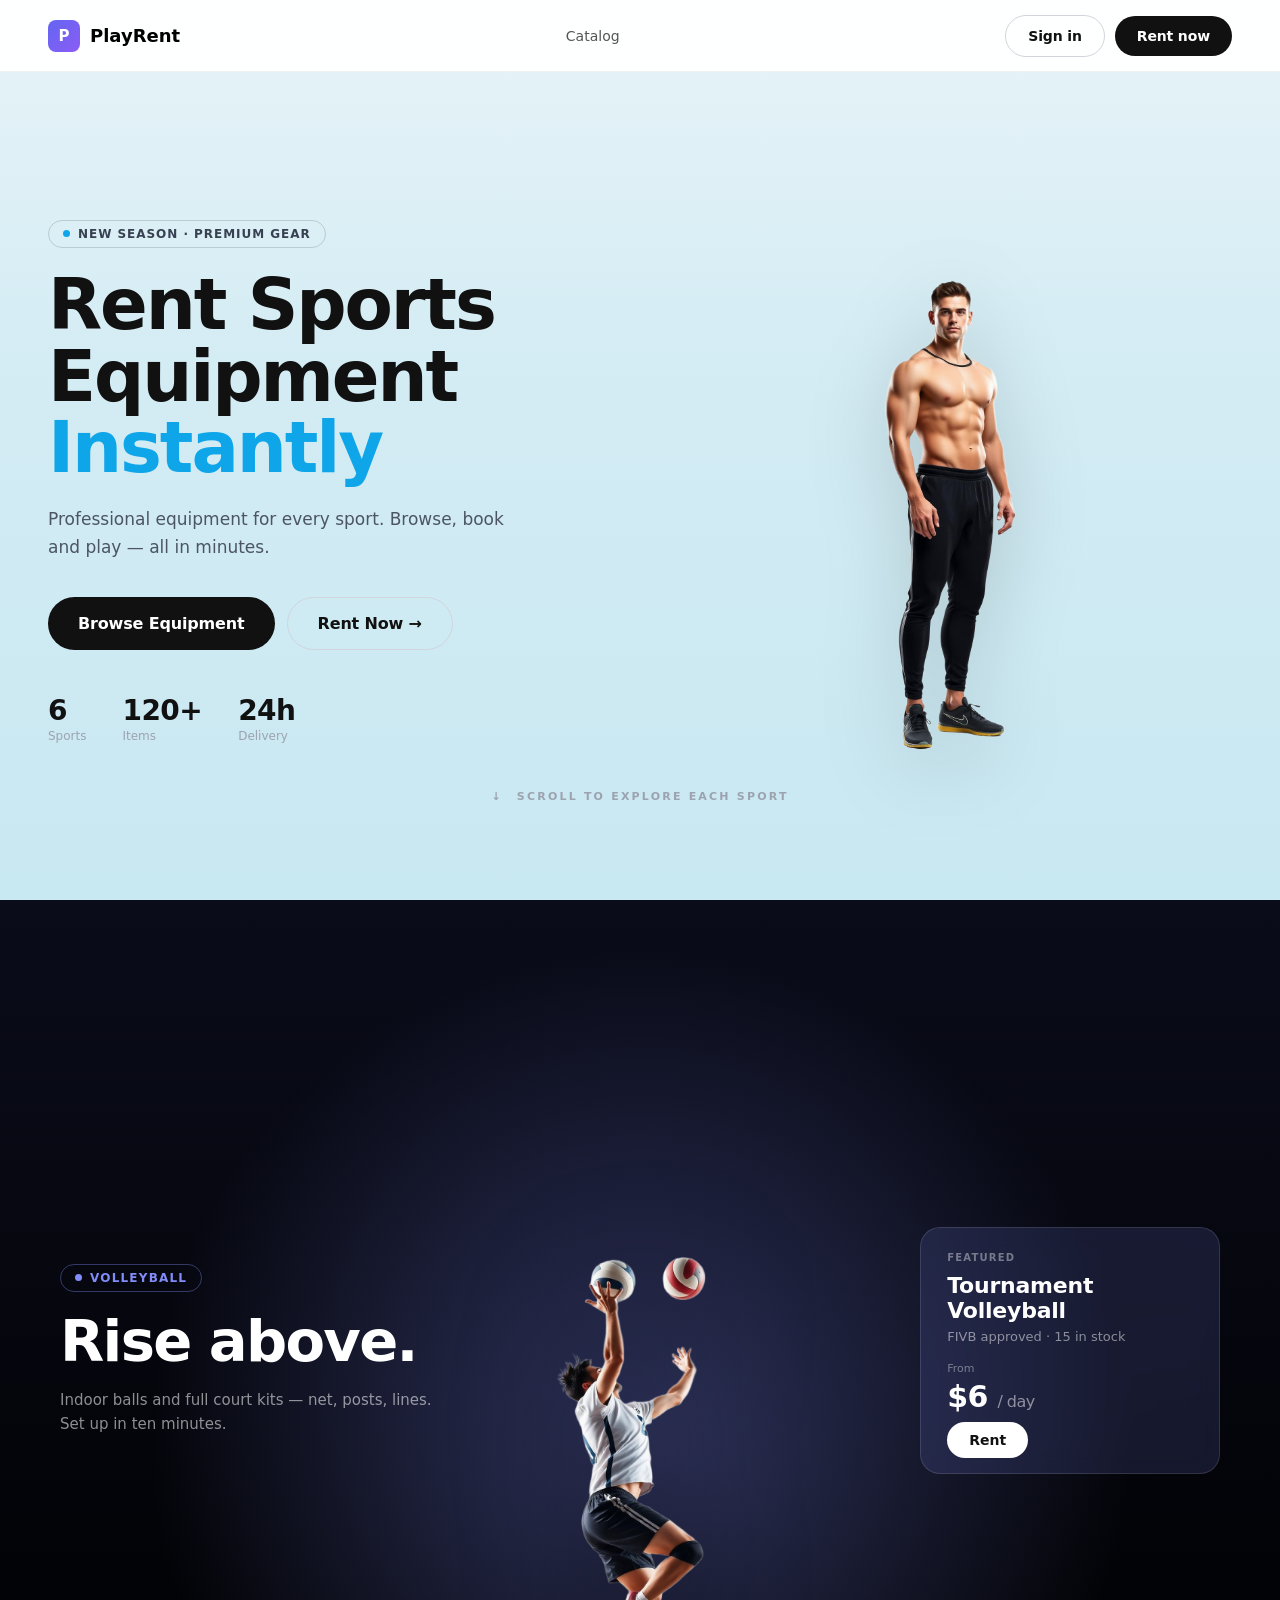
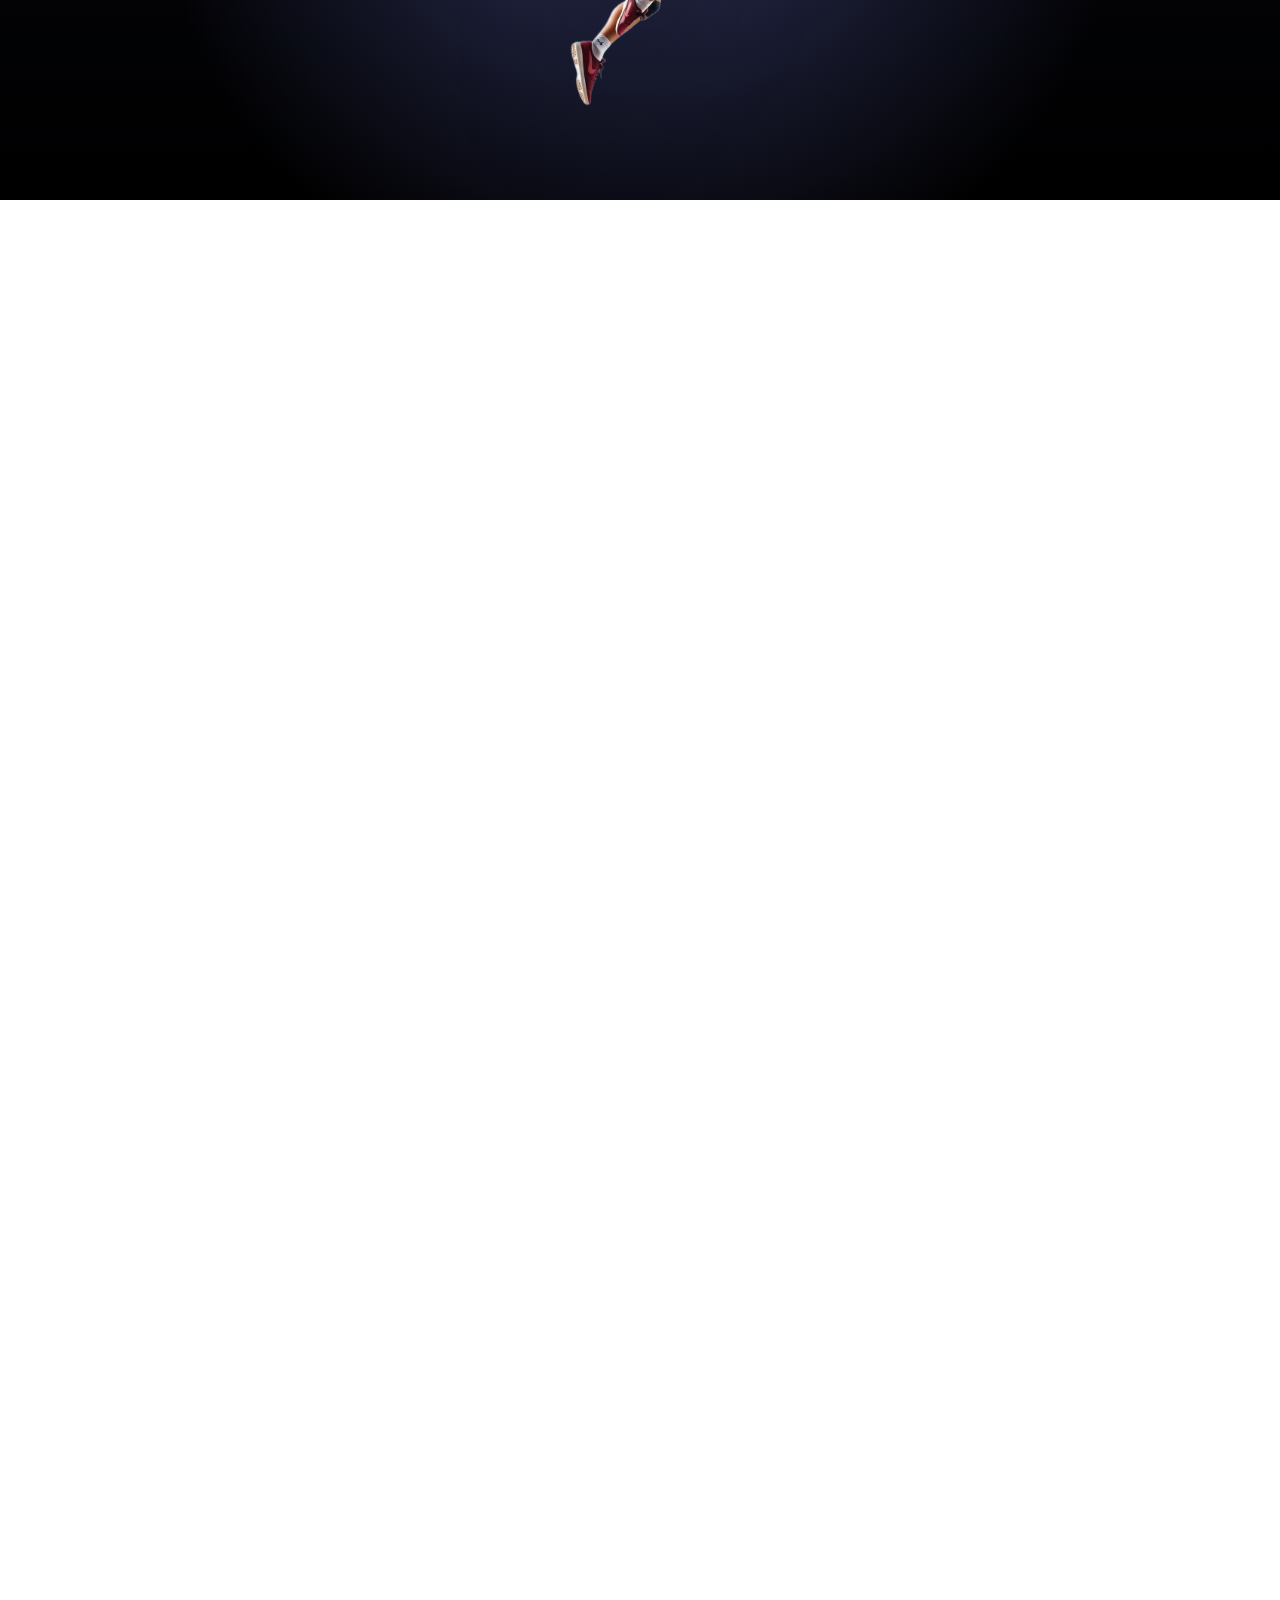
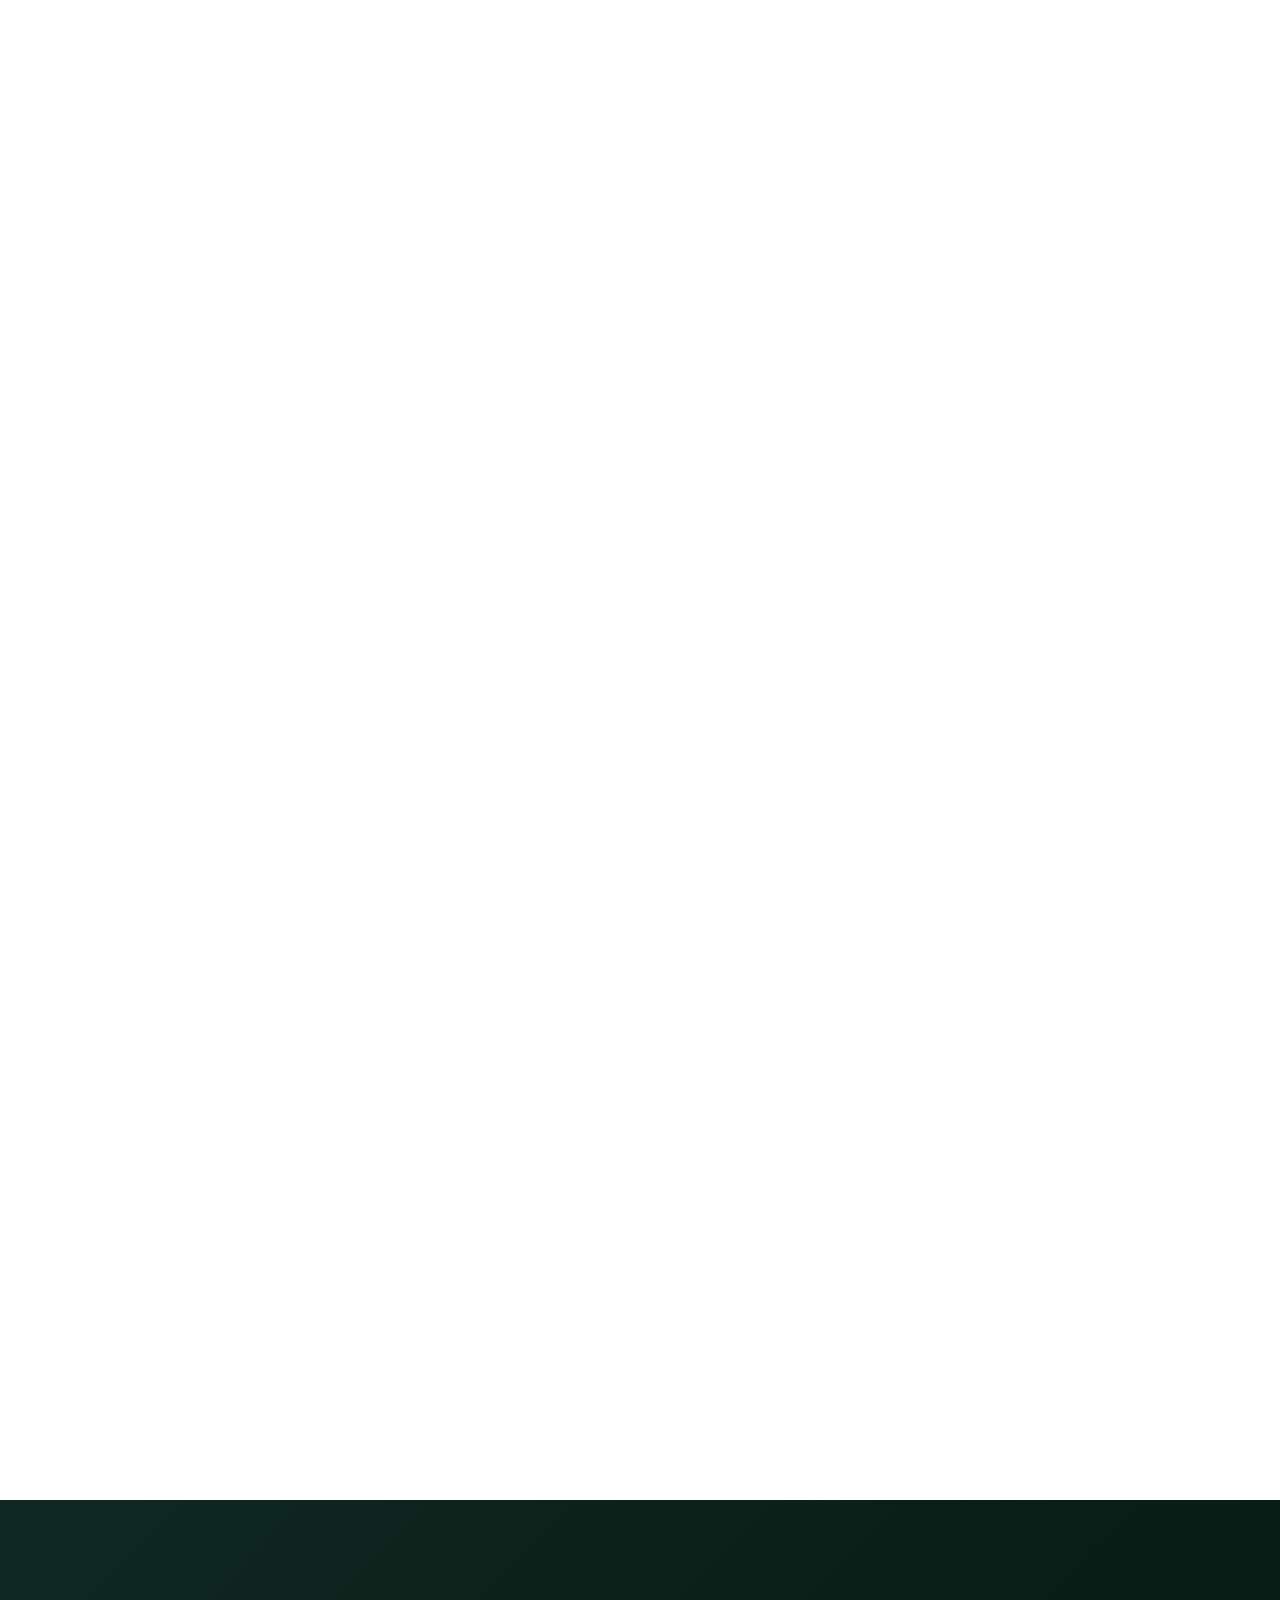
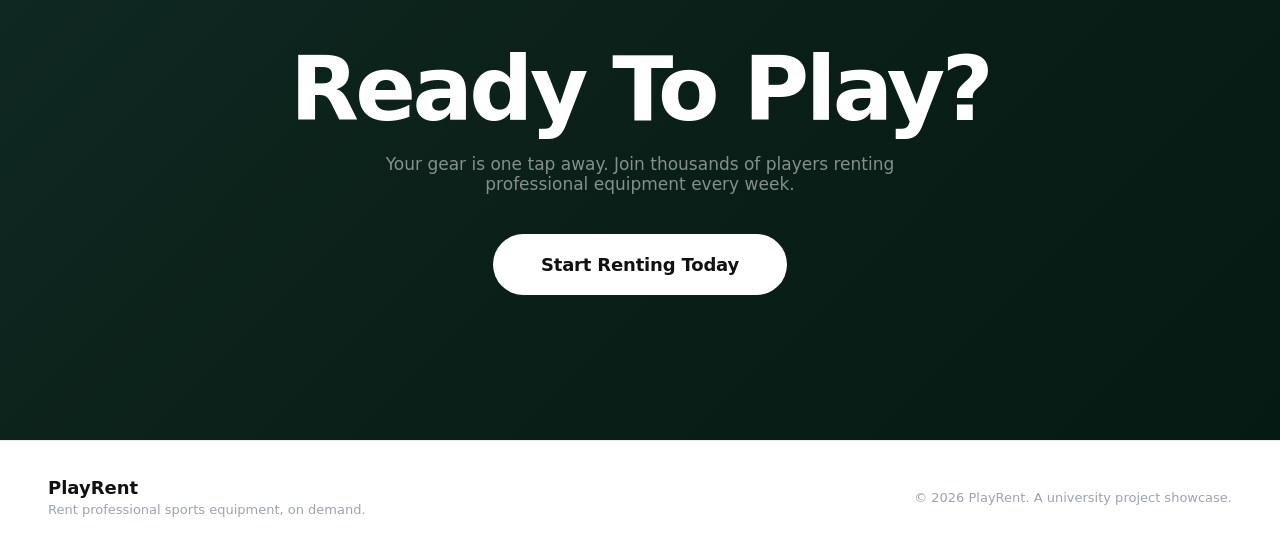
==== frontend/index.html @ c0220554 "Initial commit: Set up backend and frontend for PlayRent" ====
<!doctype html>
<html lang="en">
<head>
  <meta charset="utf-8">
  <meta name="viewport" content="width=device-width,initial-scale=1">
  <title>PlayRent — Rent Sports Equipment Instantly</title>
  <link rel="stylesheet" href="src/styles/globals.css">
</head>
<body>

<!-- ══════════════════════════════════════════════════════════════
     SECTION 1 — Light hero (matches video top section exactly)
══════════════════════════════════════════════════════════════ -->
<section class="hero-section">
  <div class="hero-inner">
    <!-- Left column: headline + CTAs + stats -->
    <div>
      <div class="hero-badge">
        <span class="hero-badge-dot"></span>
        NEW SEASON · PREMIUM GEAR
      </div>
      <h1>Rent Sports Equipment<br><span class="cyan">Instantly</span></h1>
      <p class="lead">Professional equipment for every sport. Browse, book and play — all in minutes.</p>
      <div class="hero-btns">
        <a href="src/pages/catalog/catalog.html" class="btn btn-dark btn-lg">Browse Equipment</a>
        <a href="src/pages/catalog/catalog.html" class="btn btn-outline btn-lg">Rent Now →</a>
      </div>
      <div class="hero-stats">
        <div class="hero-stat"><div class="val">6</div><div class="lbl">Sports</div></div>
        <div class="hero-stat"><div class="val">120+</div><div class="lbl">Items</div></div>
        <div class="hero-stat"><div class="val">24h</div><div class="lbl">Delivery</div></div>
      </div>
    </div>
    <!-- Right column: main athlete photo -->
    <div class="hero-img-col">
      <img class="hero-athlete-img" src="src/assets/images/athlete-hero.png" alt="Athlete">
    </div>
  </div>
  <!-- Scroll hint at bottom of hero -->
  <div class="scroll-hint">
    <span class="scroll-hint-arrow">↓</span> SCROLL TO EXPLORE EACH SPORT
  </div>
</section>

<!-- ══════════════════════════════════════════════════════════════
     SECTION 2 — Dark scroll-story (6 sports, scroll-jacked)
     scrollStory.js builds all panels + dot nav inside #scrollStoryWrapper
══════════════════════════════════════════════════════════════ -->
<div id="scrollStoryWrapper" class="scroll-story-wrapper"></div>

<!-- Dot navigation — built by scrollStory.js, fixed to right edge -->
<div class="dot-nav hidden" id="dotNav"></div>

<!-- ══════════════════════════════════════════════════════════════
     SECTION 3 — CTA banner (dark teal/green, "Ready To Play?")
══════════════════════════════════════════════════════════════ -->
<section class="cta-section">
  <h2>Ready To Play?</h2>
  <p>Your gear is one tap away. Join thousands of players renting<br>professional equipment every week.</p>
  <a href="src/pages/auth/register.html" class="cta-btn">Start Renting Today</a>
</section>

<!-- ══════════════════════════════════════════════════════════════
     FOOTER — white, matches video exactly
══════════════════════════════════════════════════════════════ -->
<footer class="pr-footer">
  <div>
    <div class="pr-footer-brand">PlayRent</div>
    <div class="pr-footer-sub">Rent professional sports equipment, on demand.</div>
  </div>
  <div class="pr-footer-copy">© 2026 PlayRent. A university project showcase.</div>
</footer>

<!-- ══ Scripts ══ -->
<script>var ROOT = "";</script>
<script src="src/config/env.js"></script>
<script src="src/utils/constants.js"></script>
<script src="src/utils/helpers.js"></script>
<script src="src/services/authService.js"></script>
<script src="src/services/apiClient.js"></script>
<script src="src/components/layout/header.js"></script>
<script src="src/components/ui/scrollStory.js"></script>
<script>
  mountNav("home");    // inject nav bar
  initScrollStory();   // build 6 sport sections + dot nav
</script>

</body>
</html>
---- frontend/src/styles/globals.css ----
/* styles/globals.css — full site styles matching the video design */

/* ── Reset ─────────────────────────────────────────────────────────────── */
*, *::before, *::after { box-sizing: border-box; margin: 0; padding: 0; }
html { scroll-behavior: smooth; }
body { font-family: -apple-system, BlinkMacSystemFont, "Inter", "Segoe UI", system-ui, sans-serif;
       -webkit-font-smoothing: antialiased; overflow-x: hidden; }
a    { text-decoration: none; color: inherit; }
button { cursor: pointer; border: none; background: none; font: inherit; color: inherit; }
img  { max-width: 100%; display: block; }
input, select, textarea { font: inherit; color: inherit; }

/* ── Shared nav (used on every page) ──────────────────────────────────── */
.pr-nav {
  position: fixed; top: 0; left: 0; right: 0; z-index: 200;
  display: flex; align-items: center; justify-content: space-between;
  padding: 0 48px; height: 72px;
  background: rgba(255,255,255,0.95);
  backdrop-filter: blur(12px);
  -webkit-backdrop-filter: blur(12px);
  border-bottom: 1px solid rgba(0,0,0,0.06);
}
.pr-nav.dark {
  background: rgba(10,10,10,0.8);
  border-bottom: 1px solid rgba(255,255,255,0.06);
  color: #fff;
}
.pr-logo { display: flex; align-items: center; gap: 10px; font-weight: 700; font-size: 18px; }
.pr-logo-mark {
  width: 32px; height: 32px; border-radius: 8px;
  background: linear-gradient(135deg, #6366f1, #8b5cf6);
  display: grid; place-items: center; font-size: 15px; color: #fff; font-weight: 800;
}
.pr-nav-links { display: flex; gap: 32px; font-size: 14px; color: #555; }
.pr-nav.dark .pr-nav-links { color: rgba(255,255,255,0.6); }
.pr-nav-links a { transition: color .2s; }
.pr-nav-links a:hover, .pr-nav-links a.active { color: #111; }
.pr-nav.dark .pr-nav-links a:hover,
.pr-nav.dark .pr-nav-links a.active { color: #fff; }
.pr-nav-right { display: flex; gap: 10px; align-items: center; }
@media(max-width:768px) { .pr-nav { padding: 0 20px; } .pr-nav-links { display:none; } }

/* ── Buttons ───────────────────────────────────────────────────────────── */
.btn {
  display: inline-flex; align-items: center; gap: 8px;
  padding: 12px 22px; border-radius: 999px;
  font-size: 14px; font-weight: 600; letter-spacing: -0.01em;
  transition: transform .2s, box-shadow .2s, background .2s; white-space: nowrap;
}
.btn-dark  { background: #111; color: #fff; }
.btn-dark:hover { background: #333; transform: translateY(-1px); }
.btn-outline { background: transparent; color: #111; border: 1.5px solid #d1d5db; }
.btn-outline:hover { background: #f9fafb; }
.btn-white  { background: #fff; color: #111; }
.btn-white:hover { background: #f3f4f6; }
.btn-primary { background: linear-gradient(135deg,#6366f1,#8b5cf6); color:#fff; }
.btn-primary:hover { transform: translateY(-2px); box-shadow: 0 8px 20px -6px rgba(99,102,241,.5); }
.btn-lg  { padding: 16px 30px; font-size: 16px; }
.btn-block { display: flex; width: 100%; justify-content: center; }

/* ── Toast ─────────────────────────────────────────────────────────────── */
.pr-toast {
  position: fixed; bottom: 28px; right: 28px; z-index: 9999;
  padding: 14px 20px; border-radius: 12px; font-size: 14px; max-width: 320px;
  background: #111; color: #fff;
  transform: translateY(20px); opacity: 0; transition: all .3s;
  box-shadow: 0 20px 40px -10px rgba(0,0,0,.4);
}
.pr-toast.show { transform: translateY(0); opacity: 1; }
.pr-toast.pr-toast-success { border-left: 3px solid #4ade80; }
.pr-toast.pr-toast-error   { border-left: 3px solid #f87171; }

/* ── Badges ────────────────────────────────────────────────────────────── */
.badge {
  display: inline-block; padding: 3px 10px; border-radius: 999px;
  font-size: 11px; font-weight: 700; text-transform: uppercase; letter-spacing: .06em;
}
.badge-green  { background: rgba(74,222,128,.15); color: #16a34a; }
.badge-yellow { background: rgba(251,191,36,.15);  color: #b45309; }
.badge-red    { background: rgba(248,113,113,.15); color: #dc2626; }

/* ════════════════════════════════════════════════════════════════════════
   HOME PAGE
   ════════════════════════════════════════════════════════════════════════ */

/* ── Light hero (top section) ──────────────────────────────────────────── */
.hero-section {
  min-height: 100vh; padding-top: 72px;
  background: linear-gradient(180deg, #e8f4f8 0%, #d4ecf4 40%, #c8e8f2 100%);
  display: flex; flex-direction: column; justify-content: center;
  position: relative; overflow: hidden;
}
.hero-inner {
  max-width: 1280px; margin: 0 auto; padding: 60px 48px 0;
  display: grid; grid-template-columns: 1fr 1fr; align-items: center; gap: 40px;
}
.hero-badge {
  display: inline-flex; align-items: center; gap: 8px;
  padding: 6px 14px; border-radius: 999px;
  border: 1.5px solid rgba(0,0,0,0.15); font-size: 12px;
  font-weight: 600; letter-spacing: .08em; text-transform: uppercase;
  margin-bottom: 22px; color: #374151;
}
.hero-badge-dot { width: 7px; height: 7px; border-radius: 50%; background: #0ea5e9; }
.hero-section h1 {
  font-size: clamp(36px, 5.5vw, 72px); font-weight: 800;
  letter-spacing: -0.03em; line-height: 1.02; color: #111;
  margin-bottom: 20px;
}
.hero-section h1 .cyan { color: #0ea5e9; }
.hero-section .lead { font-size: 17px; color: #4b5563; line-height: 1.65; margin-bottom: 36px; max-width: 480px; }
.hero-btns { display: flex; gap: 12px; flex-wrap: wrap; margin-bottom: 44px; }
.hero-stats { display: flex; gap: 36px; }
.hero-stat .val  { font-size: 28px; font-weight: 800; color: #111; letter-spacing: -0.02em; }
.hero-stat .lbl  { font-size: 12px; color: #9ca3af; margin-top: 2px; }
.hero-img-col { position: relative; display: flex; justify-content: center; align-items: flex-end; height: 560px; }
.hero-athlete-img { height: 520px; object-fit: contain; filter: drop-shadow(0 20px 40px rgba(0,0,0,.15)); }
.scroll-hint {
  text-align: center; font-size: 11px; font-weight: 700; letter-spacing: .2em;
  color: #9ca3af; padding: 28px 0; text-transform: uppercase;
}
.scroll-hint-arrow { display: inline-block; margin-right: 8px; animation: bounce .9s ease-in-out infinite; }
@keyframes bounce { 0%,100%{transform:translateY(0)} 50%{transform:translateY(4px)} }

@media(max-width:860px) {
  .hero-inner { grid-template-columns:1fr; }
  .hero-img-col { height: 320px; }
  .hero-athlete-img { height: 300px; }
}

/* ── Scroll-story wrapper ──────────────────────────────────────────────── */
/*  Each sport section is STICKY inside a tall scroll container.
    When you scroll, the browser moves through each sport.            */
.scroll-story-wrapper {
  position: relative;
}
/* Each sport gets its own sticky container that is 100vh tall to scroll through */
.sport-scroll-container {
  position: relative;
  /* height is set by JS to (n_sections * 100vh) total */
}
.sport-sticky {
  position: sticky; top: 0;
  width: 100%; height: 100vh;
  overflow: hidden;
}

/* Each sport panel sits absolutely inside the sticky layer */
.sport-panel {
  position: absolute; inset: 0;
  display: grid;
  grid-template-columns: 1fr 1fr 1fr;  /* left-text | athlete | right-card */
  align-items: center;
  padding: 0 60px;
  opacity: 0;
  transition: opacity 0.5s ease;
  pointer-events: none;
}
.sport-panel.active {
  opacity: 1;
  pointer-events: all;
}

/* Sport label pill */
.sport-label-pill {
  display: inline-flex; align-items: center; gap: 8px;
  padding: 6px 14px; border-radius: 999px;
  font-size: 12px; font-weight: 700; letter-spacing: .1em;
  border: 1.5px solid; margin-bottom: 20px;
}
.sport-label-dot { width: 7px; height: 7px; border-radius: 50%; }

/* Tagline */
.sport-tagline {
  font-size: clamp(32px, 4.5vw, 64px);
  font-weight: 800; color: #fff; letter-spacing: -0.03em;
  line-height: 1.05; margin-bottom: 16px;
}
.sport-sub { font-size: 15px; color: rgba(255,255,255,.55); line-height: 1.6; max-width: 380px; }

/* Athlete image in the center column */
.sport-athlete-col {
  display: flex; justify-content: center; align-items: flex-end; height: 100vh;
}
.sport-athlete-img {
  max-height: 85vh; width: auto;
  filter: drop-shadow(0 20px 60px rgba(0,0,0,.4));
  transition: transform 0.6s ease, opacity 0.5s ease;
  transform: translateY(20px);
}
.sport-panel.active .sport-athlete-img {
  transform: translateY(0);
}

/* Featured product card — right column */
.sport-card-col { display: flex; justify-content: flex-end; align-items: center; }
.featured-card {
  width: 300px; border-radius: 20px; padding: 24px 26px;
  backdrop-filter: blur(12px); -webkit-backdrop-filter: blur(12px);
  border: 1px solid rgba(255,255,255,.12);
  transition: transform 0.4s ease, opacity 0.4s ease;
  transform: translateX(30px);
}
.sport-panel.active .featured-card { transform: translateX(0); }
.featured-label { font-size: 10px; font-weight: 700; letter-spacing: .12em; text-transform: uppercase; color: rgba(255,255,255,.4); margin-bottom: 10px; }
.featured-name  { font-size: 22px; font-weight: 700; color: #fff; letter-spacing: -0.01em; margin-bottom: 6px; }
.featured-sub   { font-size: 13px; color: rgba(255,255,255,.5); margin-bottom: 18px; }
.featured-from  { font-size: 11px; color: rgba(255,255,255,.4); margin-bottom: 4px; }
.featured-price { font-size: 30px; font-weight: 800; color: #fff; letter-spacing: -0.02em; margin-bottom: 16px; }
.featured-price span { font-size: 16px; font-weight: 400; color: rgba(255,255,255,.5); }
.rent-btn {
  padding: 10px 22px; border-radius: 999px;
  background: #fff; color: #111;
  font-size: 14px; font-weight: 700;
  transition: background .2s;
}
.rent-btn:hover { background: #f3f4f6; }

/* Vertical dot nav — right edge of screen */
.dot-nav {
  position: fixed; right: 24px; top: 50%; transform: translateY(-50%);
  display: flex; flex-direction: column; gap: 10px; z-index: 300;
  /* only visible when over dark sport sections */
}
.dot-nav-item {
  width: 3px; height: 24px; border-radius: 2px;
  background: rgba(255,255,255,.25);
  transition: height .3s, background .3s;
  cursor: pointer;
}
.dot-nav-item.active {
  height: 40px; background: #fff;
}
.dot-nav.hidden { display: none; }

/* ── CTA section ───────────────────────────────────────────────────────── */
.cta-section {
  min-height: 60vh; display: flex; flex-direction: column;
  align-items: center; justify-content: center; text-align: center;
  padding: 80px 40px;
  background: linear-gradient(135deg, #0f2922 0%, #0a1f18 50%, #061a14 100%);
}
.cta-section h2 {
  font-size: clamp(42px, 7vw, 100px); font-weight: 900;
  color: #fff; letter-spacing: -0.04em; line-height: 1; margin-bottom: 20px;
}
.cta-section p { font-size: 17px; color: rgba(255,255,255,.5); margin-bottom: 40px; }
.cta-btn {
  padding: 20px 48px; border-radius: 999px;
  background: #fff; color: #111;
  font-size: 18px; font-weight: 700; letter-spacing: -0.01em;
  transition: transform .2s, box-shadow .2s;
}
.cta-btn:hover { transform: translateY(-2px); box-shadow: 0 20px 40px -10px rgba(255,255,255,.2); }

/* ── Footer ────────────────────────────────────────────────────────────── */
.pr-footer {
  background: #fff; border-top: 1px solid #e5e7eb;
  padding: 36px 48px;
  display: flex; justify-content: space-between; align-items: center;
}
.pr-footer-brand { font-size: 18px; font-weight: 800; color: #111; }
.pr-footer-sub   { font-size: 13px; color: #9ca3af; margin-top: 4px; }
.pr-footer-copy  { font-size: 13px; color: #9ca3af; }
@media(max-width:600px) { .pr-footer { flex-direction:column; gap:12px; text-align:center; } }

/* ════════════════════════════════════════════════════════════════════════
   AUTH PAGES
   ════════════════════════════════════════════════════════════════════════ */
.auth-page {
  min-height: 100vh; display: grid; place-items: center; padding: 100px 20px 60px;
  background: linear-gradient(180deg, #f0f4ff 0%, #e8ecff 100%);
  position: relative;
}
.auth-card {
  width: 100%; max-width: 420px; padding: 40px;
  background: #fff; border-radius: 24px;
  box-shadow: 0 30px 80px -20px rgba(0,0,0,.15);
}
.auth-card h1 { font-size: 28px; font-weight: 800; letter-spacing: -0.02em; margin-bottom: 6px; }
.auth-card .auth-sub { color: #6b7280; font-size: 14px; margin-bottom: 28px; }
.auth-foot { text-align: center; margin-top: 18px; font-size: 14px; color: #6b7280; }
.auth-foot a { color: #6366f1; font-weight: 600; }
.auth-demo  { background: #f9fafb; border-radius: 10px; padding: 12px 14px; margin-bottom: 20px; font-size: 12px; color: #6b7280; line-height: 1.7; }

/* ── Form fields (shared) ──────────────────────────────────────────────── */
.field       { margin-bottom: 16px; }
.field label { display: block; font-size: 13px; font-weight: 600; color: #374151; margin-bottom: 7px; }
.field input, .field select, .field textarea {
  width: 100%; padding: 13px 16px; border-radius: 12px;
  border: 1.5px solid #e5e7eb; outline: none;
  background: #fff; font-size: 15px; transition: border-color .2s;
}
.field input:focus, .field select:focus { border-color: #6366f1; }

/* ════════════════════════════════════════════════════════════════════════
   DASHBOARD / STAFF / ADMIN  (shared sidebar layout)
   ════════════════════════════════════════════════════════════════════════ */
.dash-wrap {
  display: grid; grid-template-columns: 240px 1fr;
  min-height: 100vh; padding-top: 72px;
}
.dash-side {
  border-right: 1px solid #e5e7eb; padding: 24px 14px;
  position: sticky; top: 72px; height: calc(100vh - 72px); overflow-y: auto; align-self: start;
}
.dash-side h5 {
  font-size: 10px; font-weight: 700; text-transform: uppercase;
  letter-spacing: .12em; color: #9ca3af; padding: 14px 12px 6px;
}
.dash-nav a {
  display: flex; align-items: center; gap: 10px;
  padding: 10px 12px; border-radius: 10px;
  font-size: 14px; color: #6b7280; transition: all .15s;
}
.dash-nav a:hover  { background: #f3f4f6; color: #111; }
.dash-nav a.active { background: #ede9fe; color: #6366f1; font-weight: 600; }
.dash-main  { padding: 32px 40px; }
.dash-head  { display: flex; justify-content: space-between; align-items: flex-end; margin-bottom: 28px; flex-wrap: wrap; gap: 14px; }
.dash-head h1 { font-size: 30px; font-weight: 800; letter-spacing: -0.02em; }
.dash-head p  { color: #6b7280; font-size: 14px; margin-top: 4px; }
.stats-row  { display: grid; grid-template-columns: repeat(4,1fr); gap: 16px; margin-bottom: 28px; }
.stat-card  { padding: 22px; border-radius: 16px; border: 1.5px solid #e5e7eb; background: #fff; }
.stat-card .s-lbl { font-size: 11px; text-transform: uppercase; letter-spacing: .1em; color: #9ca3af; margin-bottom: 8px; font-weight: 600; }
.stat-card .s-val { font-size: 32px; font-weight: 800; letter-spacing: -0.02em; color: #111; }
.stat-card .s-note{ font-size: 12px; color: #9ca3af; margin-top: 4px; }
@media(max-width:900px) { .dash-wrap{grid-template-columns:1fr} .dash-side{position:static;height:auto;border-right:none;border-bottom:1px solid #e5e7eb} .stats-row{grid-template-columns:repeat(2,1fr)} }

/* ── Table card ────────────────────────────────────────────────────────── */
.table-card { border-radius: 16px; border: 1.5px solid #e5e7eb; overflow: hidden; background: #fff; }
.table-card .tc-head { padding: 16px 22px; border-bottom: 1px solid #e5e7eb; display: flex; justify-content: space-between; align-items: center; }
.table-card .tc-head h3 { font-size: 16px; font-weight: 700; }
table  { width: 100%; border-collapse: collapse; }
th, td { padding: 13px 22px; text-align: left; font-size: 14px; border-bottom: 1px solid #f3f4f6; }
th     { font-size: 11px; text-transform: uppercase; letter-spacing: .08em; color: #9ca3af; font-weight: 600; }
tr:last-child td { border-bottom: none; }
tr:hover td { background: #fafafa; }

/* ── Bar chart ─────────────────────────────────────────────────────────── */
.bar-row { margin-bottom: 14px; }
.bar-row .bar-lbl { display: flex; justify-content: space-between; font-size: 13px; margin-bottom: 5px; color: #374151; }
.bar-track { height: 8px; border-radius: 4px; background: #f3f4f6; overflow: hidden; }
.bar-fill  { height: 100%; border-radius: 4px; background: linear-gradient(90deg,#6366f1,#8b5cf6); }

/* ════════════════════════════════════════════════════════════════════════
   CATALOG PAGE
   ════════════════════════════════════════════════════════════════════════ */
.catalog-wrap { display: grid; grid-template-columns: 220px 1fr; gap: 32px; max-width: 1200px; margin: 0 auto; padding: 100px 32px 60px; }
.catalog-side { position: sticky; top: 80px; }
.catalog-side h4 { font-size: 11px; text-transform: uppercase; letter-spacing: .1em; color: #9ca3af; font-weight: 700; margin-bottom: 10px; }
.filter-list { display: flex; flex-direction: column; gap: 3px; }
.filter-list button { text-align: left; padding: 9px 12px; border-radius: 10px; font-size: 14px; color: #6b7280; transition: all .15s; }
.filter-list button:hover { background: #f3f4f6; color: #111; }
.filter-list button.active { background: #ede9fe; color: #6366f1; font-weight: 600; }
.catalog-search { display: flex; align-items: center; gap: 10px; padding: 11px 16px; border-radius: 999px; border: 1.5px solid #e5e7eb; margin-bottom: 22px; }
.catalog-search input { flex: 1; border: none; outline: none; font-size: 15px; background: none; }
.product-grid { display: grid; grid-template-columns: repeat(3,1fr); gap: 20px; }
.product-card { border-radius: 16px; border: 1.5px solid #e5e7eb; overflow: hidden; background: #fff; cursor: pointer; transition: all .25s; }
.product-card:hover { transform: translateY(-4px); box-shadow: 0 20px 40px -10px rgba(0,0,0,.1); border-color: #c7d2fe; }
.product-card .pc-img { aspect-ratio: 4/3; background: linear-gradient(135deg,#f0f4ff,#e8ecff); display: grid; place-items: center; font-size: 64px; }
.product-card .pc-body { padding: 16px 18px; }
.product-card .pc-body h3 { font-size: 16px; font-weight: 700; margin-bottom: 4px; }
.product-card .pc-sport { font-size: 12px; color: #9ca3af; margin-bottom: 10px; }
.product-card .pc-foot  { display: flex; justify-content: space-between; align-items: center; }
.product-price { font-size: 18px; font-weight: 800; color: #6366f1; }
.product-price .per-day { font-size: 12px; color: #9ca3af; font-weight: 400; }
@media(max-width:900px) { .catalog-wrap{grid-template-columns:1fr} .product-grid{grid-template-columns:repeat(2,1fr)} }
@media(max-width:550px) { .product-grid{grid-template-columns:1fr} }

/* ════════════════════════════════════════════════════════════════════════
   EQUIPMENT DETAIL
   ════════════════════════════════════════════════════════════════════════ */
.detail-wrap { display: grid; grid-template-columns: 1fr 1fr; gap: 60px; max-width: 1100px; margin: 0 auto; padding: 120px 40px 80px; align-items: start; }
.detail-img  { border-radius: 24px; background: linear-gradient(135deg,#f0f4ff,#e8ecff); aspect-ratio: 1; display: grid; place-items: center; font-size: 180px; border: 1.5px solid #e5e7eb; }
.detail-info { display: flex; flex-direction: column; }
.detail-info h1 { font-size: 40px; font-weight: 800; letter-spacing: -0.02em; margin-bottom: 8px; }
.detail-price   { font-size: 34px; font-weight: 800; color: #6366f1; margin: 16px 0; letter-spacing: -0.02em; }
.detail-price span { font-size: 16px; color: #9ca3af; font-weight: 400; }
.detail-desc    { font-size: 15px; color: #6b7280; line-height: 1.7; margin-bottom: 24px; }
.book-form      { background: #f9fafb; border-radius: 16px; padding: 22px; border: 1.5px solid #e5e7eb; }
.totals-row     { display: flex; justify-content: space-between; align-items: center; padding: 14px 0; border-top: 1px solid #e5e7eb; margin-top: 8px; }
.totals-row .t-lbl { font-size: 14px; color: #6b7280; }
.totals-row .t-val { font-size: 24px; font-weight: 800; color: #6366f1; }
@media(max-width:800px) { .detail-wrap{grid-template-columns:1fr} .detail-img{font-size:120px} }

/* ════════════════════════════════════════════════════════════════════════
   BOOKING CONFIRMATION
   ════════════════════════════════════════════════════════════════════════ */
.booking-wrap  { max-width: 580px; margin: 0 auto; padding: 120px 24px 80px; text-align: center; }
.booking-icon  { font-size: 72px; margin-bottom: 18px; }
.booking-wrap h1 { font-size: 36px; font-weight: 800; letter-spacing: -0.02em; margin-bottom: 10px; }
.booking-wrap .bk-sub { color: #6b7280; font-size: 15px; margin-bottom: 32px; }
.receipt-card  { background: #fff; border: 1.5px solid #e5e7eb; border-radius: 20px; padding: 28px; text-align: left; margin-bottom: 24px; }
.receipt-row   { display: flex; justify-content: space-between; padding: 10px 0; border-bottom: 1px solid #f3f4f6; font-size: 14px; }
.receipt-row:last-child { border-bottom: none; padding-top: 14px; border-top: 2px solid #e5e7eb; margin-top: 4px; }
.receipt-row .r-lbl { color: #6b7280; }
.receipt-row .r-val { font-weight: 700; }
.receipt-total .r-val { font-size: 22px; color: #6366f1; }
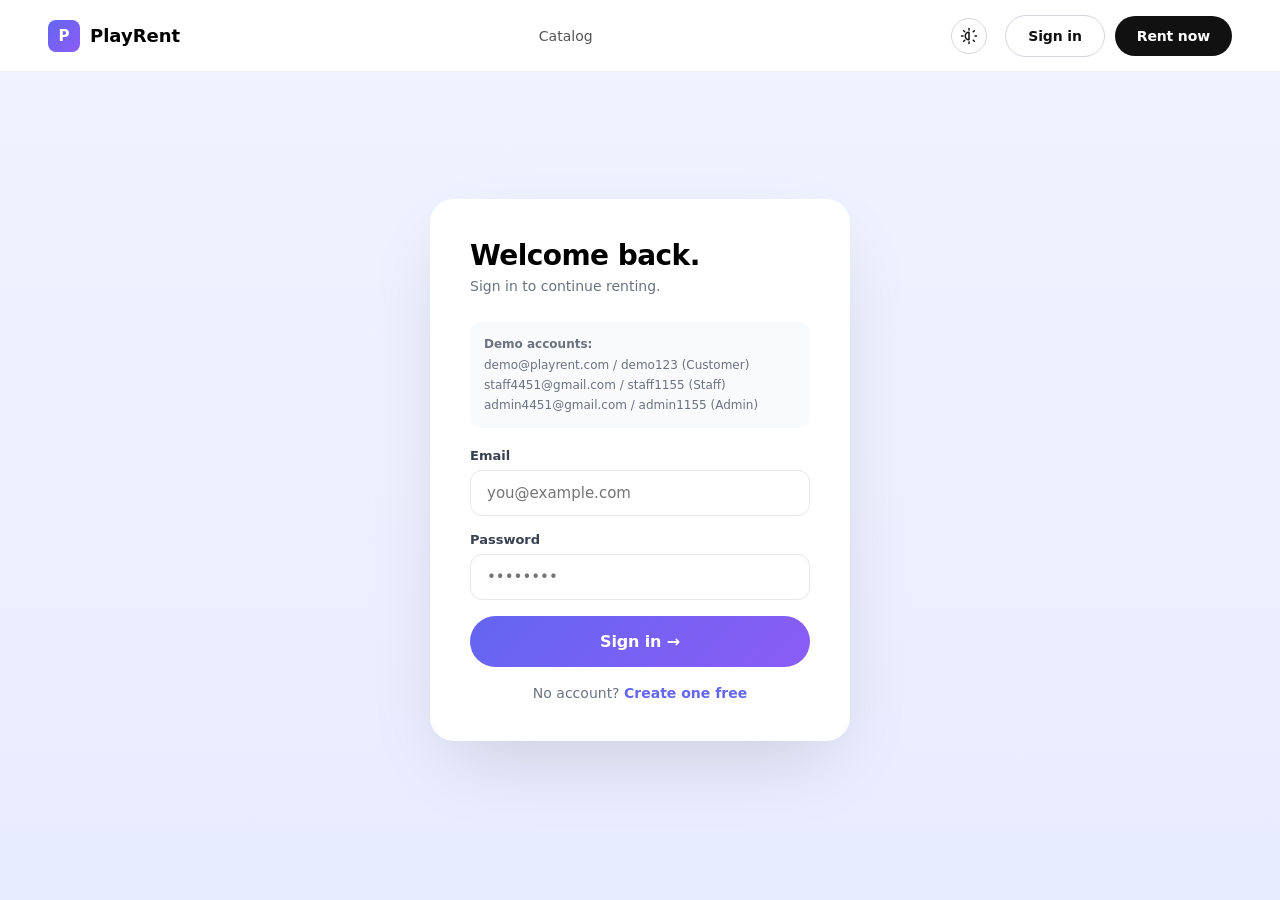
==== commit 3e6faa2d: "feat: migrate emojis to SVGs, add Day/Night theme toggles, and photorealistic product images" ====
--- a/frontend/index.html
+++ b/frontend/index.html
@@ -5,6 +5,22 @@
   <meta name="viewport" content="width=device-width,initial-scale=1">
   <title>PlayRent — Rent Sports Equipment Instantly</title>
   <link rel="stylesheet" href="src/styles/globals.css">
+  <script>
+    (function() {
+      try {
+        var user = JSON.parse(localStorage.getItem("pr_user"));
+        if (!user) {
+          window.location.href = "src/pages/auth/login.html";
+        } else if (user.role === "ADMIN") {
+          window.location.href = "src/pages/admin/admin.html";
+        } else if (user.role === "STAFF") {
+          window.location.href = "src/pages/staff/staff.html";
+        }
+      } catch (e) {
+        window.location.href = "src/pages/auth/login.html";
+      }
+    })();
+  </script>
 </head>
 <body>
 
--- a/frontend/src/styles/globals.css
+++ b/frontend/src/styles/globals.css
@@ -396,3 +396,635 @@
 .receipt-row .r-lbl { color: #6b7280; }
 .receipt-row .r-val { font-weight: 700; }
 .receipt-total .r-val { font-size: 22px; color: #6366f1; }
+
+/* ════════════════════════════════════════════════════════════════════════
+   ADMIN THEME (Dark Telemetry Mode)
+   ════════════════════════════════════════════════════════════════════════ */
+body.admin-theme {
+  background-color: #0b0f19;
+  color: #e5e7eb;
+}
+.admin-theme .dash-side {
+  background-color: #0d1321;
+  border-right: 1px solid #1f2937;
+}
+.admin-theme .dash-side h5 {
+  color: #6b7280;
+}
+.admin-theme .dash-nav a {
+  color: #9ca3af;
+}
+.admin-theme .dash-nav a:hover {
+  background: #1e293b;
+  color: #fff;
+}
+.admin-theme .dash-nav a.active {
+  background: rgba(99, 102, 241, 0.15);
+  color: #818cf8;
+}
+.admin-theme .dash-main {
+  background-color: #0b0f19;
+  animation: pageFadeIn 0.5s ease-out;
+}
+.admin-theme .dash-head h1 {
+  color: #ffffff;
+}
+.admin-theme .dash-head p {
+  color: #9ca3af;
+}
+.admin-theme .stat-card {
+  background: #111827;
+  border: 1.5px solid #1f2937;
+  box-shadow: 0 4px 20px -2px rgba(0,0,0,0.5);
+  transition: all 0.3s cubic-bezier(0.4, 0, 0.2, 1);
+}
+.admin-theme .stat-card:hover {
+  transform: translateY(-4px);
+  box-shadow: 0 12px 24px -10px rgba(99, 102, 241, 0.4);
+  border-color: #6366f1;
+}
+.admin-theme .stat-card .s-lbl {
+  color: #9ca3af;
+}
+.admin-theme .stat-card .s-val {
+  color: #ffffff;
+  background: linear-gradient(135deg, #fff, #9ca3af);
+  -webkit-background-clip: text;
+  -webkit-text-fill-color: transparent;
+}
+.admin-theme .table-card {
+  background: #111827;
+  border: 1.5px solid #1f2937;
+  box-shadow: 0 4px 20px -2px rgba(0,0,0,0.5);
+}
+.admin-theme .table-card .tc-head {
+  border-bottom: 1px solid #1f2937;
+  color: #ffffff;
+  background: #131b2e;
+}
+.admin-theme .bar-row .bar-lbl {
+  color: #d1d5db;
+}
+.admin-theme .bar-track {
+  background: #1f2937;
+  border-radius: 99px;
+  overflow: hidden;
+}
+.admin-theme .bar-fill {
+  background: linear-gradient(90deg, #6366f1, #c084fc);
+  box-shadow: 0 0 8px rgba(99, 102, 241, 0.5);
+  animation: growBar 0.8s cubic-bezier(0.4, 0, 0.2, 1) forwards;
+  transform-origin: left;
+}
+.admin-theme .table-card div[style*="border-bottom"] {
+  border-bottom: 1px solid #1f2937 !important;
+  color: #d1d5db;
+  transition: background 0.2s;
+}
+.admin-theme .table-card div[style*="border-bottom"]:hover {
+  background: #161e2e;
+}
+
+/* ════════════════════════════════════════════════════════════════════════
+   STAFF THEME (Mint Emerald Mode)
+   ════════════════════════════════════════════════════════════════════════ */
+/* ════════════════════════════════════════════════════════════════════════
+   STAFF THEME (Dark Emerald Mode)
+   ════════════════════════════════════════════════════════════════════════ */
+body.staff-theme {
+  background-color: #060b08; /* beautiful ultra-dark emerald black */
+  color: #d1d5db;
+}
+.staff-theme .dash-side {
+  background-color: #09120c;
+  border-right: 1px solid #142419;
+}
+.staff-theme .dash-side h5 {
+  color: #34d399;
+}
+.staff-theme .dash-nav a {
+  color: #9ca3af;
+}
+.staff-theme .dash-nav a:hover {
+  background: #101e14;
+  color: #fff;
+}
+.staff-theme .dash-nav a.active {
+  background: rgba(16, 185, 129, 0.15);
+  color: #34d399;
+  font-weight: 700;
+}
+.staff-theme .dash-main {
+  animation: pageFadeIn 0.5s ease-out;
+}
+.staff-theme .dash-head h1 {
+  color: #ffffff;
+}
+.staff-theme .dash-head p {
+  color: #34d399;
+}
+.staff-theme .stat-card {
+  background: #09120c;
+  border: 1.5px solid #142419;
+  box-shadow: 0 4px 20px -2px rgba(0,0,0,0.5);
+  transition: all 0.3s cubic-bezier(0.4, 0, 0.2, 1);
+}
+.staff-theme .stat-card:hover {
+  transform: translateY(-4px);
+  box-shadow: 0 10px 15px -3px rgba(16,185,129,0.15);
+  border-color: #10b981;
+}
+.staff-theme .stat-card .s-lbl {
+  color: #34d399;
+}
+.staff-theme .stat-card .s-val {
+  color: #ffffff;
+  background: linear-gradient(135deg, #fff, #34d399);
+  -webkit-background-clip: text;
+  -webkit-text-fill-color: transparent;
+}
+.staff-theme .table-card {
+  background: #09120c;
+  border: 1.5px solid #142419;
+  box-shadow: 0 4px 20px -2px rgba(0,0,0,0.5);
+}
+.staff-theme .table-card .tc-head {
+  border-bottom: 1px solid #142419;
+  background: #0d1a11;
+  color: #ffffff;
+}
+.staff-theme table th {
+  color: #34d399;
+}
+.staff-theme table tr {
+  transition: all 0.3s ease;
+}
+.staff-theme table tr:hover td {
+  background: #101e14;
+}
+
+/* Custom widgets for staff search/filters */
+.staff-theme .staff-search-input {
+  width: 100%;
+  max-width: 400px;
+  padding: 10px 14px;
+  border-radius: 10px;
+  border: 1.5px solid #142419;
+  background: #09120c;
+  color: #fff;
+  outline: none;
+  font-size: 14px;
+  transition: border-color 0.2s;
+}
+.staff-theme .staff-search-input:focus {
+  border-color: #10b981;
+}
+.staff-theme .filter-btn-group {
+  display: flex;
+  gap: 8px;
+  margin-top: 14px;
+  margin-bottom: 22px;
+  flex-wrap: wrap;
+}
+.staff-theme .filter-btn-group button {
+  padding: 8px 16px;
+  border-radius: 8px;
+  border: 1.5px solid #142419;
+  background: transparent;
+  color: #9ca3af;
+  font-size: 13px;
+  font-weight: 600;
+  transition: all 0.2s;
+}
+.staff-theme .filter-btn-group button:hover {
+  background: #101e14;
+  color: #fff;
+}
+.staff-theme .filter-btn-group button.active {
+  background: rgba(16, 185, 129, 0.15);
+  border-color: #10b981;
+  color: #34d399;
+}
+
+/* Low Stock Warnings */
+.staff-theme .low-stock-panel {
+  background: #09120c;
+  border: 1.5px solid #142419;
+  border-radius: 16px;
+  padding: 20px;
+}
+.staff-theme .low-stock-panel h3 {
+  color: #ffffff;
+  font-size: 16px;
+  margin-bottom: 12px;
+}
+.staff-theme .low-stock-row {
+  display: flex;
+  justify-content: space-between;
+  align-items: center;
+  padding: 8px 0;
+  border-bottom: 1px solid #142419;
+  font-size: 13px;
+}
+.staff-theme .low-stock-row:last-child {
+  border-bottom: none;
+}
+
+/* Micro-animations for button presses and table rows */
+.staff-theme table tr.action-approved {
+  background-color: #064e3b !important;
+  animation: pulseGreenDark 0.6s ease;
+}
+.staff-theme table tr.action-rejected {
+  background-color: #7f1d1d !important;
+  animation: pulseRedDark 0.6s ease;
+}
+
+@keyframes growBar {
+  from { transform: scaleX(0); }
+  to { transform: scaleX(1); }
+}
+@keyframes pageFadeIn {
+  from { opacity: 0; transform: translateY(15px); }
+  to { opacity: 1; transform: translateY(0); }
+}
+@keyframes pulseGreen {
+  0% { transform: scale(1); }
+  50% { transform: scale(1.008); background-color: #86efac; }
+  100% { transform: scale(1); }
+}
+@keyframes pulseRed {
+  0% { transform: scale(1); }
+  50% { transform: scale(1.008); background-color: #fca5a5; }
+  100% { transform: scale(1); }
+}
+
+/* Admin dark row pulse animations */
+.admin-theme table tr.action-approved {
+  background-color: #064e3b !important;
+  animation: pulseGreenDark 0.6s ease;
+}
+.admin-theme table tr.action-rejected {
+  background-color: #7f1d1d !important;
+  animation: pulseRedDark 0.6s ease;
+}
+@keyframes pulseGreenDark {
+  0% { transform: scale(1); }
+  50% { transform: scale(1.008); background-color: #059669; }
+  100% { transform: scale(1); }
+}
+@keyframes pulseRedDark {
+  0% { transform: scale(1); }
+  50% { transform: scale(1.008); background-color: #dc2626; }
+  100% { transform: scale(1); }
+}
+
+/* ── Day/Night Mode Overrides ────────────────────────────────────────── */
+[data-theme="dark"] body {
+  background-color: #0f172a;
+  color: #f8fafc;
+}
+[data-theme="dark"] .pr-nav {
+  background: rgba(15, 23, 42, 0.95);
+  border-bottom: 1px solid rgba(255,255,255,0.08);
+  color: #fff;
+}
+[data-theme="dark"] .pr-nav-links {
+  color: rgba(255, 255, 255, 0.6);
+}
+[data-theme="dark"] .pr-nav-links a:hover,
+[data-theme="dark"] .pr-nav-links a.active {
+  color: #fff;
+}
+[data-theme="dark"] .btn-outline {
+  color: #f8fafc;
+  border-color: #334155;
+}
+[data-theme="dark"] .btn-outline:hover {
+  background: #1e293b;
+}
+[data-theme="dark"] .product-card {
+  background: #1e293b;
+  border-color: #334155;
+}
+[data-theme="dark"] .product-card:hover {
+  border-color: #818cf8;
+  box-shadow: 0 20px 40px -10px rgba(0,0,0,.3);
+}
+[data-theme="dark"] .product-card .pc-img {
+  background: linear-gradient(135deg, #1e293b, #0f172a);
+}
+[data-theme="dark"] .product-card .pc-body h3 {
+  color: #fff;
+}
+[data-theme="dark"] .product-price {
+  color: #818cf8;
+}
+[data-theme="dark"] .detail-img {
+  background: linear-gradient(135deg, #1e293b, #0f172a);
+  border-color: #334155;
+}
+[data-theme="dark"] .detail-info h1 {
+  color: #fff;
+}
+[data-theme="dark"] .detail-desc {
+  color: #94a3b8;
+}
+[data-theme="dark"] .book-form {
+  background: #1e293b;
+  border-color: #334155;
+}
+[data-theme="dark"] .field label {
+  color: #cbd5e1;
+}
+[data-theme="dark"] .field input,
+[data-theme="dark"] .field select,
+[data-theme="dark"] .field textarea {
+  background: #0f172a;
+  border-color: #334155;
+  color: #fff;
+}
+[data-theme="dark"] .field input:focus,
+[data-theme="dark"] .field select:focus {
+  border-color: #818cf8;
+}
+[data-theme="dark"] .totals-row {
+  border-top-color: #334155;
+}
+[data-theme="dark"] .totals-row .t-lbl {
+  color: #94a3b8;
+}
+[data-theme="dark"] .totals-row .t-val {
+  color: #818cf8;
+}
+[data-theme="dark"] .receipt-card {
+  background: #1e293b;
+  border-color: #334155;
+}
+[data-theme="dark"] .receipt-row {
+  border-bottom-color: #334155;
+}
+[data-theme="dark"] .receipt-row:last-child {
+  border-top-color: #475569;
+}
+[data-theme="dark"] .receipt-row .r-lbl {
+  color: #94a3b8;
+}
+[data-theme="dark"] .receipt-total .r-val {
+  color: #818cf8;
+}
+[data-theme="dark"] .dash-side {
+  border-right-color: #334155;
+}
+[data-theme="dark"] .dash-side h5 {
+  color: #94a3b8;
+}
+[data-theme="dark"] .dash-nav a {
+  color: #94a3b8;
+}
+[data-theme="dark"] .dash-nav a:hover {
+  background: #1e293b;
+  color: #fff;
+}
+[data-theme="dark"] .dash-nav a.active {
+  background: rgba(99, 102, 241, 0.15);
+  color: #818cf8;
+}
+[data-theme="dark"] .dash-head h1 {
+  color: #fff;
+}
+[data-theme="dark"] .dash-head p {
+  color: #94a3b8;
+}
+[data-theme="dark"] .stat-card {
+  background: #1e293b;
+  border-color: #334155;
+}
+[data-theme="dark"] .stat-card .s-lbl {
+  color: #94a3b8;
+}
+[data-theme="dark"] .stat-card .s-val {
+  color: #fff;
+}
+[data-theme="dark"] .table-card {
+  background: #1e293b;
+  border-color: #334155;
+}
+[data-theme="dark"] .table-card .tc-head {
+  border-bottom-color: #334155;
+  background: #0f172a;
+}
+[data-theme="dark"] table th {
+  color: #94a3b8;
+}
+[data-theme="dark"] table td {
+  border-bottom-color: #334155;
+  color: #cbd5e1;
+}
+[data-theme="dark"] table tr:hover td {
+  background: #1e293b;
+}
+[data-theme="dark"] .pr-footer {
+  background: #0f172a;
+  border-top-color: #334155;
+}
+[data-theme="dark"] .pr-footer-brand {
+  color: #fff;
+}
+[data-theme="dark"] .pr-footer-sub,
+[data-theme="dark"] .pr-footer-copy {
+  color: #64748b;
+}
+[data-theme="dark"] .hero-section {
+  background: linear-gradient(180deg, #0f172a 0%, #1e293b 100%);
+}
+[data-theme="dark"] .hero-section h1 {
+  color: #fff;
+}
+[data-theme="dark"] .hero-badge {
+  border-color: rgba(255,255,255,0.15);
+  color: #cbd5e1;
+}
+[data-theme="dark"] .hero-section .lead {
+  color: #94a3b8;
+}
+[data-theme="dark"] .hero-stat .val {
+  color: #fff;
+}
+
+/* Light theme overrides for Admin / Staff panels */
+[data-theme="light"] body.admin-theme {
+  background-color: #f1f5f9;
+  color: #1e293b;
+}
+[data-theme="light"] .admin-theme .dash-side {
+  background-color: #ffffff;
+  border-right: 1px solid #e2e8f0;
+}
+[data-theme="light"] .admin-theme .dash-side h5 {
+  color: #64748b;
+}
+[data-theme="light"] .admin-theme .dash-nav a {
+  color: #64748b;
+}
+[data-theme="light"] .admin-theme .dash-nav a:hover {
+  background: #f1f5f9;
+  color: #1e293b;
+}
+[data-theme="light"] .admin-theme .dash-nav a.active {
+  background: #ede9fe;
+  color: #6366f1;
+}
+[data-theme="light"] .admin-theme .dash-main {
+  background-color: #f1f5f9;
+}
+[data-theme="light"] .admin-theme .dash-head h1 {
+  color: #1e293b;
+}
+[data-theme="light"] .admin-theme .dash-head p {
+  color: #64748b;
+}
+[data-theme="light"] .admin-theme .stat-card {
+  background: #ffffff;
+  border: 1.5px solid #e2e8f0;
+  box-shadow: 0 4px 6px -1px rgba(0, 0, 0, 0.05);
+}
+[data-theme="light"] .admin-theme .stat-card:hover {
+  border-color: #c7d2fe;
+  box-shadow: 0 10px 15px -3px rgba(99, 102, 241, 0.1);
+}
+[data-theme="light"] .admin-theme .stat-card .s-lbl {
+  color: #64748b;
+}
+[data-theme="light"] .admin-theme .stat-card .s-val {
+  color: #1e293b;
+  background: none;
+  -webkit-text-fill-color: initial;
+}
+[data-theme="light"] .admin-theme .table-card {
+  background: #ffffff;
+  border: 1.5px solid #e2e8f0;
+}
+[data-theme="light"] .admin-theme .table-card .tc-head {
+  border-bottom: 1px solid #e2e8f0;
+  color: #1e293b;
+  background: #f8fafc;
+}
+[data-theme="light"] .admin-theme .bar-row .bar-lbl {
+  color: #475569;
+}
+[data-theme="light"] .admin-theme .bar-track {
+  background: #e2e8f0;
+}
+[data-theme="light"] .admin-theme .table-card div[style*="border-bottom"] {
+  border-bottom: 1px solid #e2e8f0 !important;
+  color: #475569;
+}
+[data-theme="light"] .admin-theme .table-card div[style*="border-bottom"]:hover {
+  background: #f8fafc;
+}
+[data-theme="light"] .admin-theme .table-card input {
+  background: #ffffff !important;
+  border: 1.5px solid #cbd5e1 !important;
+  color: #1e293b !important;
+}
+
+[data-theme="light"] body.staff-theme {
+  background-color: #f7fee7;
+  color: #374151;
+}
+[data-theme="light"] .staff-theme .dash-side {
+  background-color: #ffffff;
+  border-right: 1px solid #ecfccb;
+}
+[data-theme="light"] .staff-theme .dash-side h5 {
+  color: #a3e635;
+}
+[data-theme="light"] .staff-theme .dash-nav a {
+  color: #4b5563;
+}
+[data-theme="light"] .staff-theme .dash-nav a:hover {
+  background: #f7fee7;
+  color: #4d7c0f;
+}
+[data-theme="light"] .staff-theme .dash-nav a.active {
+  background: #ecfccb;
+  color: #4d7c0f;
+}
+[data-theme="light"] .staff-theme .dash-head h1 {
+  color: #1a2e05;
+}
+[data-theme="light"] .staff-theme .dash-head p {
+  color: #65a30d;
+}
+[data-theme="light"] .staff-theme .stat-card {
+  background: #ffffff;
+  border: 1.5px solid #ecfccb;
+}
+[data-theme="light"] .staff-theme .stat-card:hover {
+  border-color: #84cc16;
+}
+[data-theme="light"] .staff-theme .stat-card .s-lbl {
+  color: #65a30d;
+}
+[data-theme="light"] .staff-theme .stat-card .s-val {
+  color: #3f6212;
+  background: none;
+  -webkit-text-fill-color: initial;
+}
+[data-theme="light"] .staff-theme .table-card {
+  background: #ffffff;
+  border: 1.5px solid #ecfccb;
+}
+[data-theme="light"] .staff-theme .table-card .tc-head {
+  border-bottom: 1px solid #ecfccb;
+  background: #fcfdf9;
+  color: #374151;
+}
+[data-theme="light"] .staff-theme table th {
+  color: #65a30d;
+}
+[data-theme="light"] .staff-theme table tr:hover td {
+  background: #f7fee7;
+}
+[data-theme="light"] .staff-theme .staff-search-input {
+  background: #ffffff;
+  border: 1.5px solid #ecfccb;
+  color: #374151;
+}
+[data-theme="light"] .staff-theme .staff-search-input:focus {
+  border-color: #84cc16;
+}
+[data-theme="light"] .staff-theme .filter-btn-group button {
+  border: 1.5px solid #ecfccb;
+  color: #65a30d;
+}
+[data-theme="light"] .staff-theme .filter-btn-group button:hover {
+  background: #f7fee7;
+  color: #4d7c0f;
+}
+[data-theme="light"] .staff-theme .filter-btn-group button.active {
+  background: #ecfccb;
+  border-color: #84cc16;
+  color: #4d7c0f;
+}
+[data-theme="light"] .staff-theme .low-stock-panel {
+  background: #ffffff;
+  border: 1.5px solid #ecfccb;
+}
+[data-theme="light"] .staff-theme .low-stock-panel h3 {
+  color: #1a2e05;
+}
+[data-theme="light"] .staff-theme .low-stock-row {
+  border-bottom-color: #ecfccb;
+}
+[data-theme="light"] .staff-theme table tr.action-approved {
+  background-color: #dcfce7 !important;
+  animation: pulseGreen 0.6s ease;
+}
+[data-theme="light"] .staff-theme table tr.action-rejected {
+  background-color: #fee2e2 !important;
+  animation: pulseRed 0.6s ease;
+}
+
+
